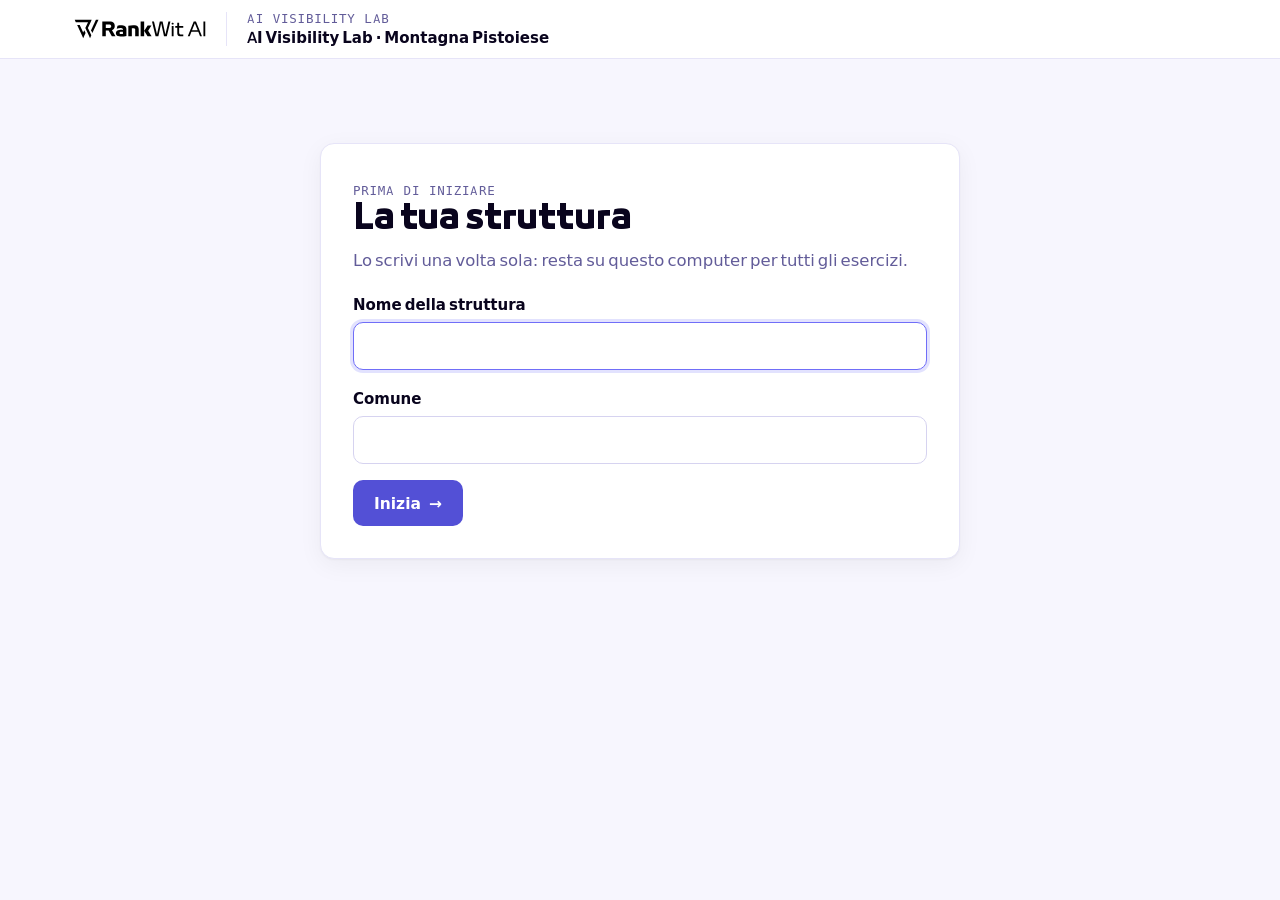
==== index.html @ 00533e3e "Esercizi dell'AI Visibility Lab: portale per i partecipanti Quattro esercizi su pagine separate, sen" ====
<!doctype html>
<html lang="it">
<head>
  <meta charset="utf-8">
  <meta name="viewport" content="width=device-width, initial-scale=1">
  <title>Portale del Lab · RankWit AI</title>
  <meta name="robots" content="noindex">
  <link rel="icon" href="assets/brand/rankwit-mark-black.svg" type="image/svg+xml">
  <link rel="preload" href="assets/fonts/plus-jakarta-sans.woff2" as="font" type="font/woff2" crossorigin>
  <link rel="stylesheet" href="assets/app.css">
</head>
<body data-page="home">
  <a class="skip" href="#main">Vai al contenuto</a>
  <div id="app"></div>
  <noscript><p style="padding:24px">Il portale ha bisogno di JavaScript attivo.</p></noscript>
  <script src="evento.js"></script>
  <script src="assets/marks.js"></script>
  <script src="assets/data.js"></script>
  <script src="assets/store.js"></script>
  <script src="assets/app.js"></script>
</body>
</html>
---- assets/app.css ----
@font-face { font-family: "29LT Bukra"; font-style: normal; font-weight: 700; font-display: swap; src: url("fonts/bukra-700.woff2") format("woff2"); }
@font-face { font-family: "Plus Jakarta Sans"; font-style: normal; font-weight: 300 800; font-display: swap; src: url("fonts/plus-jakarta-sans.woff2") format("woff2"); }
@font-face { font-family: "DM Mono"; font-style: normal; font-weight: 400; font-display: swap; src: url("fonts/dm-mono-400.woff2") format("woff2"); }
@font-face { font-family: "DM Mono"; font-style: normal; font-weight: 500; font-display: swap; src: url("fonts/dm-mono-500.woff2") format("woff2"); }

:root {
  --page: #f7f6fe;
  --surface: #ffffff;
  --ink: #09041d;
  --ink-2: #3a3566;
  --muted: #625c99;
  --accent: #706ef8;
  --accent-text: #5350d6;
  --accent-dark: #3c3aab;
  --accent-soft: #efeefe;
  --track: #e6e4f8;
  --line: #e6e4f8;
  --line-2: #d6d3f0;
  --ok: #1f9d63;
  --error: #b8324a;
  --error-soft: #fdf0f2;
  --warn-soft: #fff6e6;
  --r-correct: #403eb2;
  --r-partial: #b4b1c4;
  --r-wrong: #d6455f;
  --radius: 14px;
  --shadow: 0 1px 2px rgba(9, 4, 29, .04), 0 6px 24px rgba(9, 4, 29, .05);
  --head: "29LT Bukra", "Plus Jakarta Sans", system-ui, sans-serif;
  --body: "Plus Jakarta Sans", system-ui, -apple-system, "Segoe UI", sans-serif;
  --mono: "DM Mono", ui-monospace, "SFMono-Regular", Menlo, monospace;
}

* { box-sizing: border-box; }
html { -webkit-text-size-adjust: 100%; }
body { margin: 0; background: var(--page); color: var(--ink); font: 400 16.5px/1.55 var(--body); }
img, svg { display: block; }
a { color: var(--accent-text); text-underline-offset: 3px; }
a:hover { color: var(--accent-dark); }
h1, h2, h3 { font-family: var(--head); font-weight: 700; line-height: 1.15; margin: 0; letter-spacing: -.005em; }
h1 { font-size: clamp(24px, 3vw, 32px); }
h2 { font-size: 20px; }
h3 { font-size: 16px; }
p { margin: 0; }
:focus-visible { outline: 3px solid var(--accent); outline-offset: 2px; border-radius: 6px; }
.sr { position: absolute; width: 1px; height: 1px; overflow: hidden; clip: rect(0 0 0 0); white-space: nowrap; }
.mono, .label { font-family: var(--mono); font-size: 12.5px; letter-spacing: .06em; text-transform: uppercase; color: var(--muted); }
.muted { color: var(--muted); }
.small { font-size: 14px; }
.stack > * + * { margin-top: 16px; }
.row { display: flex; gap: 12px; align-items: center; flex-wrap: wrap; }
.spacer { flex: 1; }

/* ---------- barra in alto ---------- */
.bar { position: sticky; top: 0; z-index: 20; background: rgba(255, 255, 255, .92); backdrop-filter: blur(8px); border-bottom: 1px solid var(--line); }
.bar-in { max-width: 1180px; margin: 0 auto; padding: 12px 24px; display: flex; align-items: center; gap: 20px; }
.brand img { width: 132px; height: auto; }
.bar-event { display: flex; flex-direction: column; line-height: 1.25; padding-left: 20px; border-left: 1px solid var(--line); min-width: 0; }
.bar-event strong { font-weight: 600; font-size: 15px; white-space: nowrap; overflow: hidden; text-overflow: ellipsis; }
.bar-right { margin-left: auto; display: flex; align-items: center; gap: 16px; font-size: 14px; color: var(--muted); }
.save { display: inline-flex; align-items: center; gap: 8px; white-space: nowrap; }
.save::before { content: ""; width: 8px; height: 8px; border-radius: 50%; background: var(--ok); }
.save.is-saving::before { background: var(--accent); animation: pulse 1s infinite; }
.save.is-error::before { background: var(--error); }
.save.is-error { color: var(--error); }
@keyframes pulse { 50% { opacity: .3; } }
.code-chip { font-family: var(--mono); font-size: 13px; color: var(--ink-2); background: var(--accent-soft); border-radius: 999px; padding: 4px 10px; white-space: nowrap; }

/* ---------- passi ---------- */
.steps { max-width: 1180px; margin: 0 auto; padding: 0 24px; display: flex; gap: 6px; overflow-x: auto; }
.steps a { display: flex; align-items: center; gap: 10px; padding: 14px 14px 12px; color: var(--muted); text-decoration: none; border-bottom: 2px solid transparent; white-space: nowrap; font-weight: 500; }
.steps a .n { width: 26px; height: 26px; border-radius: 50%; display: grid; place-items: center; font: 500 13px var(--mono); border: 1.5px solid var(--line-2); color: var(--muted); background: var(--surface); }
.steps a.is-current { color: var(--ink); border-bottom-color: var(--accent-text); }
.steps a.is-current .n { border-color: var(--accent-text); color: var(--accent-text); }
.steps a.is-done .n { background: var(--accent-text); border-color: var(--accent-text); color: #fff; }
.steps a:hover { color: var(--ink); }

/* ---------- impaginazione ---------- */
.wrap { max-width: 1180px; margin: 0 auto; padding: 36px 24px 96px; }
.narrow { max-width: 640px; }
.head { margin-bottom: 28px; }
.head .label { display: block; margin-bottom: 10px; }
.head p { margin-top: 10px; color: var(--ink-2); max-width: 720px; font-size: 17.5px; }
.card { background: var(--surface); border: 1px solid var(--line); border-radius: var(--radius); padding: 24px; box-shadow: var(--shadow); }
.card + .card { margin-top: 16px; }
.section { margin-top: 36px; }
.section > h2 { margin-bottom: 14px; }
.grid-3 { display: grid; grid-template-columns: repeat(3, minmax(0, 1fr)); gap: 16px; }
.grid-2 { display: grid; grid-template-columns: repeat(2, minmax(0, 1fr)); gap: 20px; }
.pager { display: flex; gap: 12px; align-items: center; margin-top: 40px; padding-top: 24px; border-top: 1px solid var(--line); }

/* ---------- moduli ---------- */
.field { display: block; }
.field > span { display: block; font-weight: 600; font-size: 15px; margin-bottom: 6px; }
.field > small { display: block; color: var(--muted); font-size: 13.5px; margin-top: 6px; }
input[type=text], input[type=email], input[type=password], input[type=date], input[type=number], input[type=url], select, textarea {
  width: 100%; font: inherit; font-size: 16px; color: var(--ink); background: var(--surface);
  border: 1px solid var(--line-2); border-radius: 10px; padding: 11px 13px; transition: border-color .15s, box-shadow .15s;
}
textarea { resize: vertical; min-height: 84px; line-height: 1.5; }
input:focus, select:focus, textarea:focus { outline: none; border-color: var(--accent); box-shadow: 0 0 0 3px rgba(112, 110, 248, .2); }
input[aria-invalid=true], select[aria-invalid=true] { border-color: var(--error); }
.check { display: flex; gap: 12px; align-items: flex-start; font-size: 15.5px; }
.check input { width: 20px; height: 20px; margin: 2px 0 0; accent-color: var(--accent-text); flex: none; }
.err { color: var(--error); font-size: 14px; margin-top: 6px; }
.form-grid { display: grid; grid-template-columns: 1fr 1fr; gap: 18px; }
.form-grid .full { grid-column: 1 / -1; }

.btn { display: inline-flex; align-items: center; justify-content: center; gap: 8px; font: 600 15.5px var(--body); padding: 12px 20px; border-radius: 10px; border: 1px solid transparent; cursor: pointer; text-decoration: none; transition: background .15s, border-color .15s, color .15s; }
.btn.primary { background: var(--accent-text); color: #fff; }
.btn.primary:hover { background: var(--accent-dark); color: #fff; }
.btn.ghost { background: var(--surface); color: var(--ink); border-color: var(--line-2); }
.btn.ghost:hover { border-color: var(--accent); color: var(--accent-dark); }
.btn.danger { background: var(--surface); color: var(--error); border-color: #efc4cc; }
.btn.small { padding: 7px 12px; font-size: 14px; border-radius: 8px; }
.btn[disabled] { opacity: .45; cursor: not-allowed; }
.arrow { font-family: var(--body); }

/* scelta a segmenti */
.seg { display: inline-flex; border: 1px solid var(--line-2); border-radius: 10px; overflow: hidden; background: var(--surface); }
.seg label { position: relative; cursor: pointer; }
.seg input { position: absolute; opacity: 0; inset: 0; cursor: pointer; }
.seg span { display: block; padding: 8px 14px; font-size: 14.5px; font-weight: 600; color: var(--ink-2); border-right: 1px solid var(--line-2); }
.seg label:last-child span { border-right: 0; }
.seg input:checked + span { background: var(--ink); color: #fff; }
.seg input:focus-visible + span { outline: 3px solid var(--accent); outline-offset: -3px; }
.seg input[value=corretta]:checked + span, .seg input[value=si]:checked + span { background: var(--r-correct); }
.seg input[value=errata]:checked + span, .seg input[value=no]:checked + span { background: var(--r-wrong); }
.seg input[value=incompleta]:checked + span, .seg input[value=in_parte]:checked + span { background: #6f6b88; }

/* ---------- blocchi di contenuto ---------- */
.qbox { background: var(--surface); border: 1px solid var(--line); border-left: 4px solid var(--accent-text); border-radius: 10px; padding: 18px 20px; }
.qbox .q { font-size: 19px; font-weight: 600; margin-top: 4px; }
.qbox .meta { margin-top: 8px; font-size: 13.5px; color: var(--muted); }
.mine { background: var(--accent-soft); border-radius: 10px; padding: 14px 16px; font-size: 15.5px; }
.mine .label { display: block; margin-bottom: 4px; }

.engine { display: flex; flex-direction: column; background: var(--surface); border: 1px solid var(--line); border-radius: var(--radius); box-shadow: var(--shadow); min-height: 220px; }
.engine-head { display: flex; align-items: center; gap: 10px; padding: 14px 18px; border-bottom: 1px solid var(--line); }
.engine-head svg { width: 20px; height: 20px; fill: var(--ink); }
.engine-head strong { font-weight: 700; }
.engine-head .tag { margin-left: auto; }
.engine-body { padding: 16px 18px; font-size: 15.5px; color: var(--ink-2); flex: 1; }
.engine-body mark { background: #fff1c7; color: var(--ink); padding: 0 2px; border-radius: 3px; }
.engine-src { padding: 0 18px 14px; font-size: 13px; color: var(--muted); }
.engine-src ul { list-style: none; margin: 6px 0 0; padding: 0; display: flex; flex-wrap: wrap; gap: 6px; }
.engine-src li { background: var(--page); border: 1px solid var(--line); border-radius: 999px; padding: 2px 10px; }
.engine-foot { padding: 14px 18px; border-top: 1px solid var(--line); display: flex; flex-direction: column; gap: 10px; background: #fcfcff; border-radius: 0 0 var(--radius) var(--radius); }
.engine-foot .ask { font-weight: 600; font-size: 14.5px; }
.engine-foot textarea { min-height: 56px; font-size: 14.5px; }
.engine.is-error { border-color: #efc4cc; }
.engine.is-error .engine-body { color: var(--ink); }
.engine.is-error .engine-body p + p { margin-top: 8px; color: var(--ink-2); font-size: 14.5px; }
.tag { font-family: var(--mono); font-size: 11.5px; letter-spacing: .05em; text-transform: uppercase; color: var(--muted); border: 1px solid var(--line-2); border-radius: 999px; padding: 2px 8px; white-space: nowrap; }
.tag.ok { color: var(--ok); border-color: #bfe8d3; }
.tag.err { color: var(--error); border-color: #efc4cc; }
.tag.accent { color: var(--accent-text); border-color: #cfcdfb; }

.skeleton { display: grid; gap: 10px; }
.skeleton i { display: block; height: 12px; border-radius: 6px; background: linear-gradient(90deg, var(--track), #f3f2fd, var(--track)); background-size: 200% 100%; animation: shimmer 1.2s infinite linear; }
.skeleton i:nth-child(3n) { width: 70%; }
@keyframes shimmer { to { background-position: -200% 0; } }

.note { background: var(--warn-soft); border: 1px solid #f6e0b5; border-radius: 10px; padding: 12px 16px; font-size: 14.5px; color: #5c4510; }
.note.info { background: var(--accent-soft); border-color: #dcdafc; color: var(--ink-2); }
.alert { background: var(--error-soft); border: 1px solid #efc4cc; border-radius: 10px; padding: 12px 16px; color: var(--error); font-size: 15px; }

/* ---------- esercizio 1 ---------- */
.faq-list { counter-reset: faq; display: grid; gap: 14px; }
.faq-item { display: grid; grid-template-columns: 40px 1fr; gap: 6px 16px; background: var(--surface); border: 1px solid var(--line); border-radius: var(--radius); padding: 18px 20px; }
.faq-item .num { grid-row: span 2; font: 500 14px var(--mono); color: var(--muted); padding-top: 12px; }
.faq-item .num.is-done { color: var(--accent-text); }
.faq-item input[type=text] { font-weight: 600; padding-left: 10px; background: var(--surface); border-color: var(--line-2); }
.faq-item input[type=text]:hover { border-color: var(--accent); }
.faq-item textarea { min-height: 70px; }
.counter { font-family: var(--mono); font-size: 14px; color: var(--muted); }
.faq-out { display: grid; grid-template-columns: 1fr 1fr; gap: 20px; margin-top: 20px; }
.preview { background: var(--surface); border: 1px solid var(--line); border-radius: var(--radius); padding: 24px; max-height: 520px; overflow: auto; }
.preview h2 { font-size: 22px; margin-bottom: 14px; }
.preview details { border-top: 1px solid var(--line); padding: 12px 0; }
.preview summary { cursor: pointer; font-weight: 600; }
.preview details p { margin-top: 8px; color: var(--ink-2); }
pre.code { margin: 0; background: #120d2b; color: #e8e6ff; border-radius: var(--radius); padding: 20px; font: 13px/1.55 var(--mono); overflow: auto; max-height: 520px; white-space: pre-wrap; word-break: break-word; }

/* ---------- esercizio 3 ---------- */
.pick { display: grid; gap: 10px; }
.pick label { display: flex; gap: 12px; align-items: flex-start; background: var(--surface); border: 1px solid var(--line); border-radius: 10px; padding: 12px 14px; cursor: pointer; }
.pick label:has(input:checked) { border-color: var(--accent); background: #fbfbff; }
.pick input { width: 20px; height: 20px; margin: 2px 0 0; accent-color: var(--accent-text); flex: none; }
.pick .a { display: block; color: var(--muted); font-size: 14.5px; margin-top: 2px; }
.qblock { margin-top: 36px; padding-top: 28px; border-top: 1px solid var(--line); }
.qblock:first-of-type { border-top: 0; padding-top: 0; }
.qblock > * + * { margin-top: 14px; }

/* ---------- fine ---------- */
.tiles { display: grid; grid-template-columns: repeat(4, minmax(0, 1fr)); gap: 14px; }
.tile { background: var(--surface); border: 1px solid var(--line); border-radius: var(--radius); padding: 18px 20px; }
.tile .big { font: 700 30px/1.1 var(--head); margin: 8px 0 6px; }
.tile p { font-size: 14.5px; color: var(--ink-2); }
blockquote.quote { margin: 0; font-size: 20px; font-weight: 600; border-left: 4px solid var(--accent-text); padding: 4px 0 4px 18px; }

/* ---------- home ---------- */
.home { min-height: calc(100vh - 70px); display: grid; place-items: center; padding: 40px 16px; }
.home .card { width: min(520px, 100%); padding: 36px; }
.home h1 { margin-bottom: 10px; }
.home form { display: flex; gap: 10px; margin-top: 22px; }
.home input { font: 500 18px var(--mono); letter-spacing: .04em; }

/* ---------- pannello ---------- */
.admin-nav { display: flex; gap: 4px; }
.admin-nav a { padding: 8px 12px; border-radius: 8px; color: var(--ink-2); text-decoration: none; font-weight: 600; font-size: 15px; }
.admin-nav a.is-current { background: var(--accent-soft); color: var(--accent-dark); }
.tabs { display: flex; gap: 4px; border-bottom: 1px solid var(--line); margin: 28px 0 24px; overflow-x: auto; }
.tabs a { padding: 12px 14px; text-decoration: none; color: var(--muted); font-weight: 600; border-bottom: 2px solid transparent; margin-bottom: -1px; white-space: nowrap; }
.tabs a.is-current { color: var(--ink); border-bottom-color: var(--accent-text); }
.kpis { display: grid; grid-template-columns: repeat(4, minmax(0, 1fr)); gap: 14px; }
.kpi { background: var(--surface); border: 1px solid var(--line); border-radius: var(--radius); padding: 16px 18px; }
.kpi .v { font: 700 28px/1.1 var(--head); margin-top: 8px; }
.kpi .v small { font: 500 15px var(--body); color: var(--muted); }
.kpi p { font-size: 13.5px; color: var(--muted); margin-top: 6px; }
.url-box { display: flex; align-items: center; gap: 10px; background: var(--surface); border: 1px solid var(--line); border-radius: 10px; padding: 8px 8px 8px 14px; font: 500 15px var(--mono); }
.table-wrap { overflow-x: auto; background: var(--surface); border: 1px solid var(--line); border-radius: var(--radius); }
table.t { width: 100%; border-collapse: collapse; font-size: 14.5px; }
table.t th { text-align: left; font: 500 12px var(--mono); letter-spacing: .06em; text-transform: uppercase; color: var(--muted); padding: 12px 14px; border-bottom: 1px solid var(--line); white-space: nowrap; background: #fcfcff; }
table.t td { padding: 11px 14px; border-bottom: 1px solid var(--line); vertical-align: middle; }
table.t tr:last-child td { border-bottom: 0; }
table.t td.num, table.t th.num { text-align: right; font-variant-numeric: tabular-nums; }
.dots { display: inline-flex; gap: 6px; }
.dots i { width: 12px; height: 12px; border-radius: 50%; border: 1.5px solid var(--line-2); background: var(--surface); }
.dots i.is-done { background: var(--accent-text); border-color: var(--accent-text); }
.dots i.is-current { border-color: var(--accent-text); box-shadow: inset 0 0 0 2.5px var(--surface), inset 0 0 0 6px var(--accent); }
.status { display: inline-flex; align-items: center; gap: 6px; font-size: 14px; font-weight: 600; }
.status::before { content: ""; width: 8px; height: 8px; border-radius: 50%; background: var(--muted); }
.status.aperto::before { background: var(--ok); }
.status.chiuso::before { background: var(--error); }
.filters { display: flex; gap: 8px; align-items: center; flex-wrap: wrap; margin-bottom: 14px; }
.pill { border: 1px solid var(--line-2); background: var(--surface); border-radius: 999px; padding: 6px 12px; font: 600 14px var(--body); color: var(--ink-2); cursor: pointer; }
.pill[aria-pressed=true] { background: var(--ink); border-color: var(--ink); color: #fff; }
.stage-bars { display: grid; gap: 8px; margin-top: 10px; }
.stage-bars div { display: grid; grid-template-columns: 120px 1fr 36px; gap: 10px; align-items: center; font-size: 14px; }
.stage-bars b { height: 10px; border-radius: 0 4px 4px 0; background: var(--accent); display: block; min-width: 2px; }
.stage-bars .num { text-align: right; font-variant-numeric: tabular-nums; color: var(--ink-2); }

/* grafici dei risultati */
.chart { margin-top: 6px; }
.chart-row { display: grid; grid-template-columns: 120px 1fr; gap: 14px; align-items: center; padding: 8px 0; }
.chart-row .who { display: flex; align-items: center; gap: 8px; font-weight: 600; font-size: 14.5px; }
.chart-row .who svg { width: 16px; height: 16px; fill: var(--ink); }
.stackbar { display: flex; gap: 2px; height: 26px; }
.stackbar span { display: flex; align-items: center; padding: 0 8px; font: 500 12.5px var(--mono); color: #fff; min-width: 0; overflow: hidden; white-space: nowrap; cursor: default; }
.stackbar span:first-child { border-radius: 4px 0 0 4px; }
.stackbar span:last-child { border-radius: 0 4px 4px 0; }
.stackbar span.c { background: var(--r-correct); }
.stackbar span.p { background: var(--r-partial); color: var(--ink); }
.stackbar span.w { background: var(--r-wrong); }
.onebar { display: grid; grid-template-columns: 1fr 64px; gap: 10px; align-items: center; }
.onebar .track { height: 14px; background: var(--track); border-radius: 0 4px 4px 0; }
.onebar .track b { display: block; height: 100%; background: var(--accent-text); border-radius: 0 4px 4px 0; }
.onebar .v { font: 500 14px var(--mono); color: var(--ink-2); text-align: right; }
.legend { display: flex; gap: 16px; flex-wrap: wrap; font-size: 13.5px; color: var(--ink-2); margin-bottom: 6px; }
.legend i { display: inline-block; width: 12px; height: 12px; border-radius: 3px; margin-right: 6px; vertical-align: -1px; }
.tip { position: fixed; z-index: 50; pointer-events: none; background: var(--ink); color: #fff; font-size: 13.5px; padding: 8px 10px; border-radius: 8px; max-width: 260px; box-shadow: var(--shadow); }
.notes-list { list-style: none; margin: 0; padding: 0; display: grid; gap: 8px; }
.notes-list li { background: var(--surface); border: 1px solid var(--line); border-radius: 10px; padding: 10px 14px; font-size: 15px; }
.export-list { display: grid; gap: 10px; }
.export-list .item { display: grid; grid-template-columns: 1fr auto auto; gap: 16px; align-items: center; background: var(--surface); border: 1px solid var(--line); border-radius: 12px; padding: 14px 18px; }
.export-list .item p { font-size: 14px; color: var(--muted); margin-top: 2px; }
.export-list .item.main { border-color: #cfcdfb; background: #fbfbff; }
.toast { position: fixed; left: 50%; bottom: 24px; transform: translateX(-50%); background: var(--ink); color: #fff; padding: 12px 18px; border-radius: 10px; font-size: 15px; z-index: 60; box-shadow: var(--shadow); max-width: calc(100% - 32px); }
.empty { text-align: center; padding: 48px 16px; color: var(--muted); }
.consent { border: 1px solid var(--line); border-radius: 12px; padding: 16px 18px; background: #fcfcff; }
.consent details { margin-top: 10px; font-size: 14.5px; color: var(--ink-2); }
.consent details summary { cursor: pointer; color: var(--accent-text); font-weight: 600; }
.consent details div { margin-top: 10px; display: grid; gap: 8px; }
.prompt-row { display: grid; grid-template-columns: auto 1fr auto; gap: 12px; align-items: start; }
.prompt-row input[type=radio] { width: 20px; height: 20px; margin-top: 12px; accent-color: var(--accent-text); }

@media (max-width: 900px) {
  .grid-3, .faq-out, .grid-2 { grid-template-columns: 1fr; }
  .tiles, .kpis { grid-template-columns: repeat(2, minmax(0, 1fr)); }
}
@media (max-width: 640px) {
  body { font-size: 16px; }
  .bar-in { padding: 10px 16px; gap: 12px; flex-wrap: wrap; }
  .brand img { width: 120px; }
  .bar-event { border-left: 0; padding-left: 0; order: 3; width: 100%; }
  .bar-right .save-text { display: none; }
  .steps { padding: 0 8px; }
  .steps a { padding: 12px 8px 10px; gap: 6px; }
  .steps a .t { display: none; }
  .steps a.is-current .t { display: inline; }
  .wrap { padding: 24px 16px 72px; }
  .form-grid { grid-template-columns: 1fr; }
  .faq-item { grid-template-columns: 1fr; padding: 14px; }
  .faq-item .num { grid-row: auto; padding-top: 0; }
  .tiles, .kpis { grid-template-columns: 1fr 1fr; }
  .chart-row { grid-template-columns: 1fr; gap: 6px; }
  .export-list .item { grid-template-columns: 1fr; }
  .home .card { padding: 24px; }
  .home form { flex-direction: column; }
  .pager { flex-wrap: wrap; }
  .pager .btn { flex: 1; }
}
@media (prefers-reduced-motion: reduce) {
  *, *::before { animation: none !important; transition: none !important; }
}

/* accesso */
.access-grid { display: grid; grid-template-columns: minmax(0, 1.7fr) minmax(0, 1fr); gap: 20px; align-items: start; }
@media (max-width: 900px) { .access-grid { grid-template-columns: 1fr; } }

.engine-foot .seg { align-self: flex-start; }
.engine-foot > .btn { align-self: flex-start; }

/* schede dei motori (versione senza API) */
.steps-in { display: grid; gap: 14px; }
.step { display: grid; grid-template-columns: 24px minmax(0, 1fr); gap: 10px; align-items: start; }
.step .sn { width: 22px; height: 22px; border-radius: 50%; display: grid; place-items: center; font: 500 12px var(--mono); color: var(--accent-text); border: 1.5px solid #cfcdfb; margin-top: 4px; }
.paste > span { display: block; font-weight: 600; font-size: 14.5px; margin-bottom: 6px; color: var(--ink); }
.paste textarea { font-size: 14px; min-height: 96px; }
.hint { color: var(--ink-2); padding-left: 34px; min-height: 0; }
.hint:empty { display: none; }
.rates { display: grid; gap: 10px; }
.rate-row { display: grid; gap: 6px; }
.rate-row .ask { font-weight: 600; font-size: 14.5px; }
.rate-row .seg { justify-self: start; }
.rates textarea { min-height: 56px; font-size: 14.5px; }
.linkbtn { align-self: flex-start; background: none; border: 0; padding: 2px 0; font: 500 13.5px var(--body); color: var(--muted); text-decoration: underline; text-underline-offset: 3px; cursor: pointer; }
.linkbtn:hover { color: var(--error); }
.engine.is-off { opacity: .85; border-style: dashed; }
.mine-list { margin: 6px 0 0; padding-left: 22px; display: grid; gap: 6px; }
.mine-list strong { display: block; }
.engine-body .btn.small { font-size: 14.5px; }

/* versione a pagine separate */
.copybox { background: var(--surface); border: 2px solid var(--accent-text); border-radius: var(--radius); padding: 22px 24px; box-shadow: var(--shadow); }
.copybox .copy-title { font-weight: 700; font-size: 17px; color: var(--accent-dark); }
.copybox .q { font-size: 20px; font-weight: 600; margin: 12px 0 16px; line-height: 1.4; user-select: all; }
.copybox.is-write { border-style: dashed; }
.copybox .mine-list { margin-top: 12px; }
.copybox .mine-list li span { display: block; font-size: 14.5px; }
.ex-list, .ex-admin { display: grid; gap: 10px; }
.ex-row, .ex-admin-row { display: grid; grid-template-columns: 36px minmax(0, 1fr) auto; gap: 14px; align-items: center; background: var(--surface); border: 1px solid var(--line); border-radius: 12px; padding: 14px 18px; }
.ex-row > div, .ex-admin-row > div:not(.ex-actions) { display: grid; gap: 2px; }
.ex-row:not(.is-open) { background: #fbfbfe; }
.ex-row:not(.is-open) strong { color: var(--muted); }
.ex-n { width: 32px; height: 32px; border-radius: 50%; display: grid; place-items: center; font: 500 14px var(--mono); border: 1.5px solid var(--line-2); color: var(--muted); background: var(--surface); }
.ex-row.is-open .ex-n { border-color: var(--accent-text); color: var(--accent-text); }
.ex-row.is-done .ex-n { background: var(--accent-text); border-color: var(--accent-text); color: #fff; }
.ex-admin-row { grid-template-columns: 36px minmax(0, 1fr) auto auto; }
.ex-admin .ex-n { border-color: var(--accent-text); color: var(--accent-text); }
@media (max-width: 900px) {
  .ex-admin-row { grid-template-columns: 36px minmax(0, 1fr); }
  .ex-admin-row > :nth-child(n+3) { grid-column: 2; }
}
@media (max-width: 640px) {
  .ex-row { grid-template-columns: 32px minmax(0, 1fr); }
  .ex-row > :last-child { grid-column: 2; justify-self: start; }
  .copybox .q { font-size: 18px; }
}

/* correzioni dell'audit */
.skip { position: absolute; left: -9999px; top: 8px; z-index: 100; background: var(--ink); color: #fff; padding: 10px 14px; border-radius: 8px; font-weight: 600; text-decoration: none; }
.skip:focus { left: 16px; color: #fff; }
main:focus { outline: none; }
.who-chip { font-weight: 600; font-size: 14px; color: var(--ink); max-width: 220px; overflow: hidden; text-overflow: ellipsis; white-space: nowrap; }
.bar-right .linkbtn { font-size: 13.5px; }
input[readonly] { background: var(--page); color: var(--ink-2); cursor: not-allowed; }
@media (max-width: 900px) { .who-chip { display: none; } }

/* versione a questionario */
.name-card { margin: 48px auto; padding: 32px; }
.who-town { white-space: nowrap; }
.faq-gpt { display: grid; gap: 22px; }
.faq-gpt > h2 { margin-bottom: 0; }
.faq-gpt .step { grid-template-columns: 28px minmax(0, 1fr); }
.faq-gpt .step .sn { width: 26px; height: 26px; font-size: 13px; }
.prompt { margin: 10px 0 12px; background: var(--surface); border: 1px solid var(--line-2); border-radius: 10px; padding: 14px 16px; font: 14px/1.55 var(--body); color: var(--ink-2); white-space: pre-wrap; word-break: break-word; max-height: 260px; overflow: auto; }
#faq-gpt { min-height: 160px; font-size: 14.5px; }
@media (max-width: 900px) { .who-town { display: none; } }

/* versione da pubblicare */
.tabs-note { margin-top: 14px; }
.rate-row .ask { font-size: 14px; line-height: 1.35; }

/* «Invia» negli esercizi 2, 3 e 4 */
.send-box { display: flex; gap: 18px; align-items: flex-start; flex-wrap: wrap; padding-top: 24px; border-top: 1px solid var(--line); }
.send-box .btn { min-width: 140px; }
.send-box .ex-status { flex: 1; min-width: 260px; }
.send-box .alert ul { margin: 6px 0 0; padding-left: 20px; }
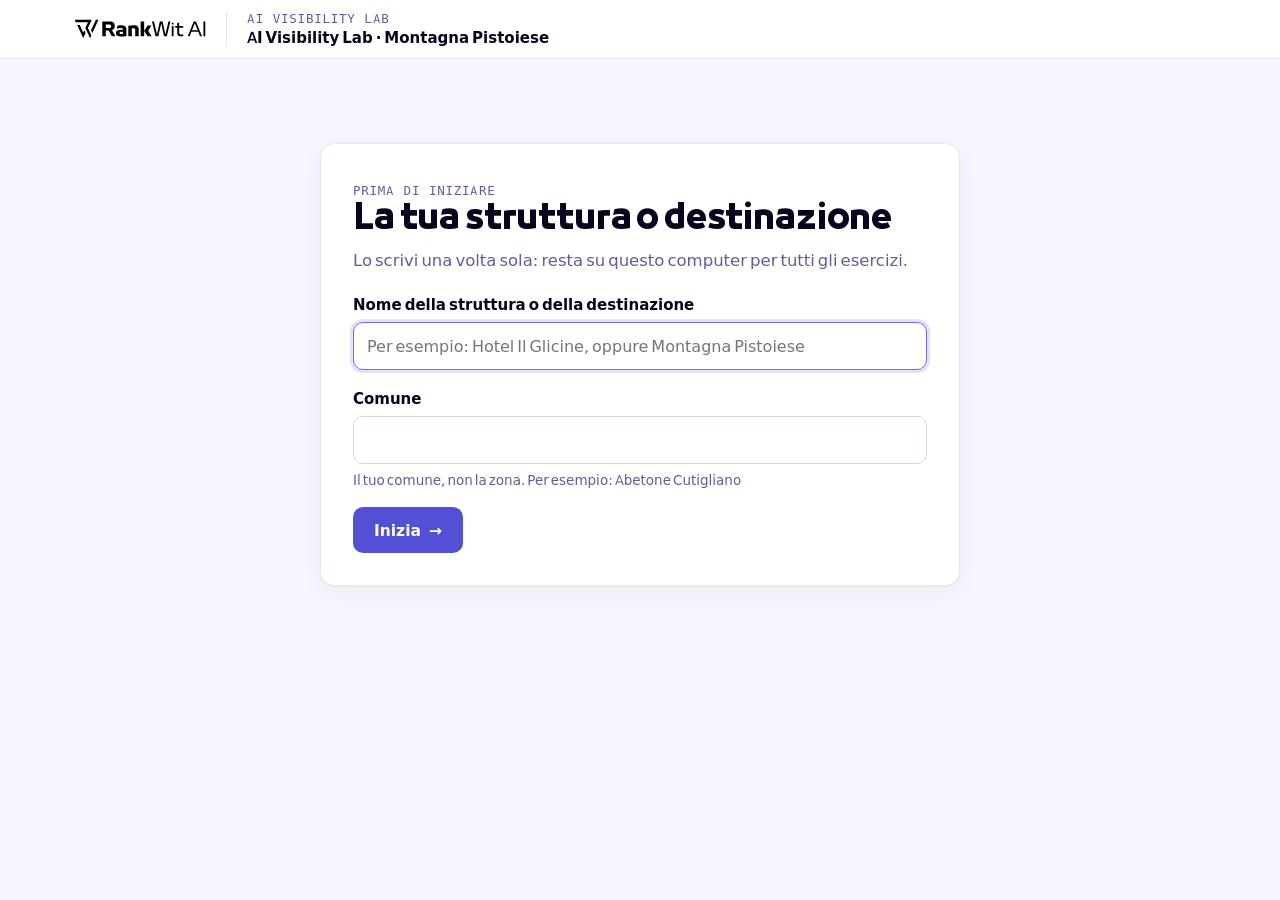
==== commit 70386f34: "Fase 2: le risposte arrivano a RankWit Le risposte vanno su Supabase (UE); «Invia» dice «Inviato» so" ====
--- a/index.html
+++ b/index.html
@@ -3,6 +3,7 @@
 <head>
   <meta charset="utf-8">
   <meta name="viewport" content="width=device-width, initial-scale=1">
+  <meta name="color-scheme" content="only light">
   <title>Portale del Lab · RankWit AI</title>
   <meta name="robots" content="noindex">
   <link rel="icon" href="assets/brand/rankwit-mark-black.svg" type="image/svg+xml">
@@ -14,9 +15,11 @@
   <div id="app"></div>
   <noscript><p style="padding:24px">Il portale ha bisogno di JavaScript attivo.</p></noscript>
   <script src="evento.js"></script>
+  <script src="server.js"></script>
   <script src="assets/marks.js"></script>
   <script src="assets/data.js"></script>
   <script src="assets/store.js"></script>
+  <script src="assets/sync.js"></script>
   <script src="assets/app.js"></script>
 </body>
 </html>
--- a/assets/app.css
+++ b/assets/app.css
@@ -4,6 +4,8 @@
 @font-face { font-family: "DM Mono"; font-style: normal; font-weight: 500; font-display: swap; src: url("fonts/dm-mono-500.woff2") format("woff2"); }
 
 :root {
+  /* Solo tema chiaro: «only light» impedisce ai browser di scurire la pagina da soli. */
+  color-scheme: only light;
   --page: #f7f6fe;
   --surface: #ffffff;
   --ink: #09041d;
@@ -31,7 +33,7 @@
 }
 
 * { box-sizing: border-box; }
-html { -webkit-text-size-adjust: 100%; }
+html { -webkit-text-size-adjust: 100%; background: var(--page); }
 body { margin: 0; background: var(--page); color: var(--ink); font: 400 16.5px/1.55 var(--body); }
 img, svg { display: block; }
 a { color: var(--accent-text); text-underline-offset: 3px; }
@@ -265,7 +267,7 @@
 .export-list .item { display: grid; grid-template-columns: 1fr auto auto; gap: 16px; align-items: center; background: var(--surface); border: 1px solid var(--line); border-radius: 12px; padding: 14px 18px; }
 .export-list .item p { font-size: 14px; color: var(--muted); margin-top: 2px; }
 .export-list .item.main { border-color: #cfcdfb; background: #fbfbff; }
-.toast { position: fixed; left: 50%; bottom: 24px; transform: translateX(-50%); background: var(--ink); color: #fff; padding: 12px 18px; border-radius: 10px; font-size: 15px; z-index: 60; box-shadow: var(--shadow); max-width: calc(100% - 32px); }
+.toast { position: fixed; left: 50%; bottom: 24px; transform: translateX(-50%); background: var(--surface); color: var(--ink); border: 1px solid var(--line-2); font-weight: 600; padding: 12px 18px; border-radius: 10px; font-size: 15px; z-index: 60; box-shadow: var(--shadow); max-width: calc(100% - 32px); }
 .empty { text-align: center; padding: 48px 16px; color: var(--muted); }
 .consent { border: 1px solid var(--line); border-radius: 12px; padding: 16px 18px; background: #fcfcff; }
 .consent details { margin-top: 10px; font-size: 14.5px; color: var(--ink-2); }
@@ -387,3 +389,10 @@
 .send-box .btn { min-width: 140px; }
 .send-box .ex-status { flex: 1; min-width: 260px; }
 .send-box .alert ul { margin: 6px 0 0; padding-left: 20px; }
+
+/* esercizio 3 aperto: tre domande con la risposta del partecipante */
+.q3-list { display: grid; grid-template-columns: repeat(3, minmax(0, 1fr)); gap: 16px; margin-top: 14px; }
+.q3 { display: grid; gap: 10px; background: var(--page); border-radius: 10px; padding: 12px; }
+.q3 input[type=text] { font-weight: 600; }
+.q3 textarea { min-height: 64px; font-size: 15px; }
+@media (max-width: 900px) { .q3-list { grid-template-columns: 1fr; } }
